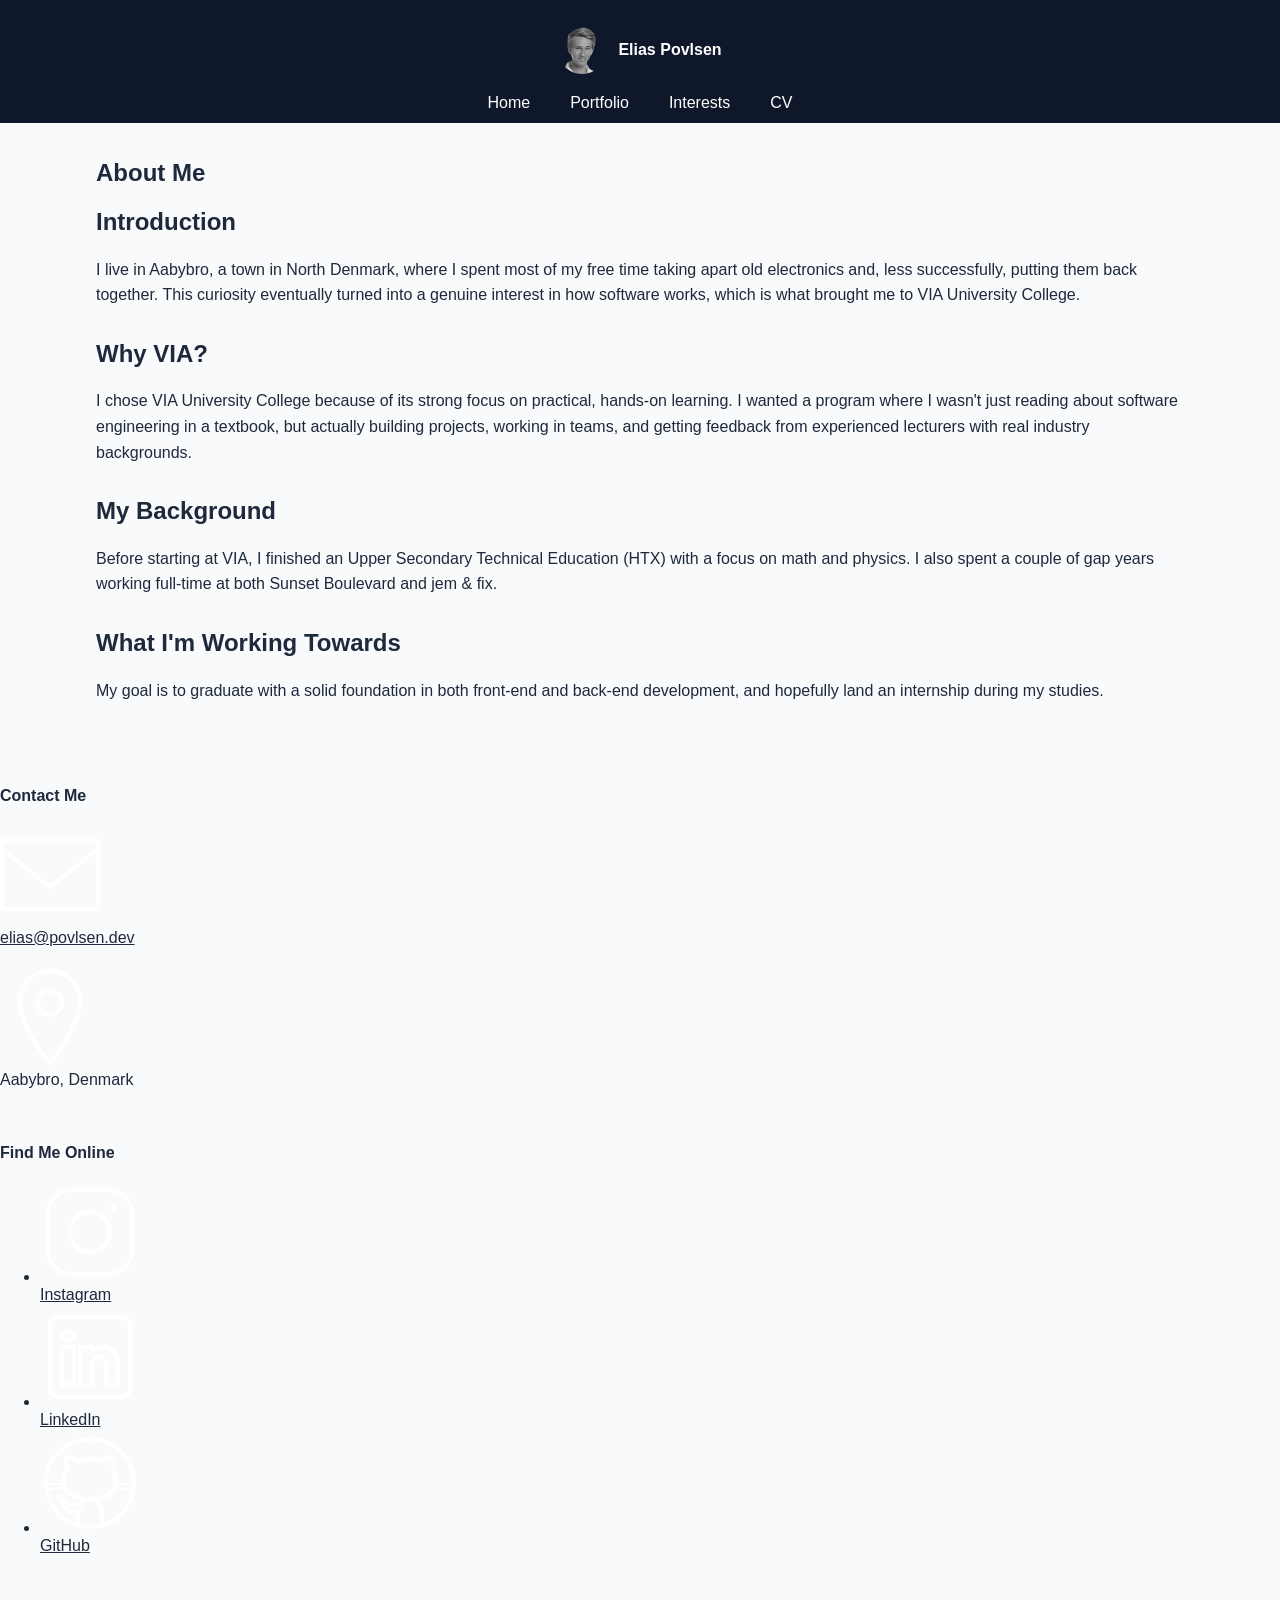
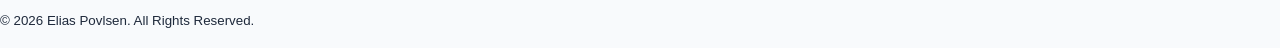
==== about.html @ e5deaa45 "Update about.html" ====
<!doctype html>
<html lang="en">
  <head>
    <meta charset="utf-8" />
    <meta name="viewport" content="width=device-width, initial-scale=1.0" />
    <link rel="stylesheet" href="styles/styles.css" />
    <link rel="icon" type="image/png" href="img/eleous.png" />
    <title>Elias Povlsen | About Me</title>
  </head>
  <body>
    <header>
      <div class="brand">
        <img
          src="img/eleous.png"
          alt="Profile image of Elias Povlsen"
          class="logo-elias"
        />
        <p><strong>Elias Povlsen</strong></p>
      </div>

      <nav aria-label="Main navigation">
        <ul>
          <li><a href="index.html">Home</a></li>
          <li><a href="portfolio.html">Portfolio</a></li>
          <li><a href="interests.html">Interests</a></li>
          <li><a href="cv.html">CV</a></li>
        </ul>
      </nav>
    </header>

    <main>
      <section>
        <h1>About Me</h1>

        <div class="content-grid">
          <article class="card">
            <h2>Introduction</h2>
            <p>
              I live in Aabybro, a town in North Denmark, where I spent most of
              my free time taking apart old electronics and, less successfully,
              putting them back together. This curiosity eventually turned into
              a genuine interest in how software works, which is what brought me
              to VIA University College.
            </p>
          </article>

          <article class="card">
            <h2>Why VIA?</h2>
            <p>
              I chose VIA University College because of its strong focus on
              practical, hands-on learning. I wanted a program where I wasn't
              just reading about software engineering in a textbook, but
              actually building projects, working in teams, and getting feedback
              from experienced lecturers with real industry backgrounds.
            </p>
          </article>

          <article class="card">
            <h2>My Background</h2>
            <p>
              Before starting at VIA, I finished an Upper Secondary Technical
              Education (HTX) with a focus on math and physics. I also spent a
              couple of gap years working full-time at both Sunset Boulevard and
              jem &amp; fix.
            </p>
          </article>

          <article class="card">
            <h2>What I'm Working Towards</h2>
            <p>
              My goal is to graduate with a solid foundation in both front-end
              and back-end development, and hopefully land an internship during
              my studies.
            </p>
          </article>
        </div>
      </section>
    </main>

    <footer>
      <div class="footer-sections">
        <section class="contact">
          <p><strong>Contact Me</strong></p>

          <p>
            <a href="mailto:elias@povlsen.dev">
              <img src="img/email.png" alt="" />
              elias@povlsen.dev
            </a>
          </p>

          <p>
            <span>
              <img src="img/location.png" alt="" />
              Aabybro, Denmark
            </span>
          </p>
        </section>

        <section class="socials">
          <p><strong>Find Me Online</strong></p>
          <ul>
            <li>
              <a
                href="https://instagram.com/eliaspovlsen"
                target="_blank"
                rel="noopener noreferrer"
              >
                <img src="img/instagram.png" alt="" />
                Instagram
              </a>
            </li>

            <li>
              <a
                href="https://www.linkedin.com/in/elias-povlsen-b66466187/"
                target="_blank"
                rel="noopener noreferrer"
              >
                <img src="img/linkedin.png" alt="" />
                LinkedIn
              </a>
            </li>

            <li>
              <a
                href="https://github.com/klobb-hub"
                target="_blank"
                rel="noopener noreferrer"
              >
                <img src="img/github.png" alt="" />
                GitHub
              </a>
            </li>
          </ul>
        </section>
      </div>

      <p class="copyright">
        <small>&copy; 2026 Elias Povlsen. All Rights Reserved.</small>
      </p>
    </footer>
  </body>
</html>
---- styles/styles.css ----
/* =========================
   Base styles
   ========================= */

:root {
  --navbar-background: #0f172a;
  --accent: #3b82f6;
  --accent-hover: #60a5fa;
  --background: #f8fafc;
  --cards: #ffffff;
  --primary-text: #1e293b;
  --secondary-text: #64748b;
  --border: #e2e8f0;
  --success: #10b981;
  --footer: #ffffff;
}

* {
  box-sizing: border-box;
}

html {
  scroll-behavior: smooth;
}

body {
  margin: 0;
  font-family: Arial, sans-serif;
  line-height: 1.6;
  color: var(--primary-text);
  background: var(--background);
}

img {
  display: block;
  max-width: 100%;
  height: auto;
}

a {
  color: var(--accent);
}

a:hover {
  color: var(--accent-hover);
}

nav a,
footer a {
  color: inherit;
}

a:focus-visible {
  outline: 2px solid var(--accent);
  outline-offset: 3px;
}

main {
  width: 85%;
  max-width: 1100px;
  min-height: 60vh;
  margin-inline: auto;
  padding: 1rem 0;
}
/* =========================
   Header and navigation
   ========================= */

header {
  width: 100%;
  background-color: var(--navbar-background);
  color: white;
  display: flex;
  flex-direction: column;
  gap: 0.5rem;
  padding-top: 2%;
}

.brand {
  display: flex;
  align-items: center;
  justify-content: center;
  gap: 0.75rem;
}

.brand p {
  margin: 0;
}

.logo-elias {
  width: 48px;
  height: 48px;
  border-radius: 50%;
  object-fit: cover;
}

nav ul {
  display: flex;
  align-items: center;
  justify-content: center;
  flex-wrap: wrap;
  gap: 1rem;
  list-style: none;
  padding: 0;
  margin: 0;
}

nav a {
  display: block;
  padding: 0.5rem 0.75rem;
  text-decoration: none;
}

nav a:hover,
nav a:focus {
  text-decoration: underline;
}

/* =========================
   Main content
   ========================= */

section {
  margin-bottom: 3rem;
}

article {
  margin-bottom: 2rem;
}

h1,
h2 {
  line-height: 1.2;
}

table {
  width: 100%;
  border-collapse: collapse;
  overflow-wrap: anywhere;
}

th,
td {
  padding: 0.75rem;
  text-align: left;
  border-bottom: 1px solid var(--border);
}

th {
  width: 33%;

caption {
  margin-bottom: 0.75rem;
  text-align: left;
}

/* =========================
   Grid use case:
   About / CV / general cards
   ========================= */

.content-grid {
  display: grid;
  grid-template-columns: 1fr;
  gap: 1.5rem;
}

.card {
  min-width: 0;
  padding: 1.25rem;
  background: var(--cards);
  border: 1px solid var(--border);
}

/* =========================
   Portfolio grid
   ========================= */

.projects {
  display: grid;
  grid-template-columns: 1fr;
  gap: 1.5rem;
}

.project {
  min-width: 0;
  padding: 1.5rem;
  background: var(--cards);
  border: 1px solid var(--border);
  border-radius: 8px;
  display: grid;
  grid-template-columns: 1fr;
  gap: 1.5rem;
  align-items: start;
}

.project p {
  overflow-wrap: break-word;
}

.project img {
  width: 100%;
  aspect-ratio: 16 / 9;
  object-fit: cover;
}

/* =========================
   Footer
   ========================= */

footer {
  width: 100%;
  background: var(--navbar-background);
  color: var(--footer);
  padding: 1rem 0;
}

.footer-sections {
  width: 90%;
  max-width: 1100px;
  margin: 0 auto;
  display: flex;
  flex-direction: column;
  align-items: center;
  text-align: center;
  gap: 0rem;
}

.contact,
.socials {
  flex: 1;
  text-align: center;
}

.contact a,
.contact span {
  display: flex;
  align-items: center;
  justify-content: center;
  gap: 0.5rem;
  width: fit-content;
  margin: 0 auto;
  text-decoration: none;
}

.contact img,
.socials img {
  width: 20px;
  height: 20px;
}

.socials ul {
  list-style: none;
  padding: 0;
  margin: 0;
}

.socials li {
  margin-bottom: 0.5rem;
}

.socials a {
  display: flex;
  align-items: center;
  justify-content: center;
  gap: 0.5rem;
  width: fit-content;
  margin: 0 auto;
  text-decoration: none;
}

.copyright {
  width: 90%;
  max-width: 1100px;
  margin: 2rem auto 0;
  text-align: center;
}

/* =========================
   375px - Small mobile
   ========================= */

@media (max-width: 375px) {
  main {
    width: 92%;
  }

  nav ul {
    gap: 0.5rem;
  }

  nav a {
    padding: 0.4rem 0.5rem;
  }

  .card {
    padding: 1rem;
  }

  .project {
    padding: 1rem;
  }

  th,
  td {
    padding: 0.5rem;
  }
}

/* =========================
   768px
   ========================= */

@media (min-width: 768px) {
  header {
    flex-direction: row;
    justify-content: space-between;
    align-items: center;
  }

  nav ul {
    justify-content: flex-end;
  }

  .content-grid {
    grid-template-columns: repeat(2, 1fr);
  }

  .projects {
    grid-template-columns: repeat(2, 1fr);
  }

  .footer-sections {
    flex-direction: row;
  }
}

/* =========================
   1024px
   ========================= */

@media (min-width: 1024px) {
  main {
    width: 95%;
    padding: 1rem 0;
  }

  .brand {
    justify-content: flex-start;
  }

  header {
    flex-direction: row;
    justify-content: space-between;
    align-items: center;
  }

  .footer-sections,
  .copyright {
    width: 85%;
  }

  .projects {
    grid-template-columns: repeat(3, 1fr);
  }
}
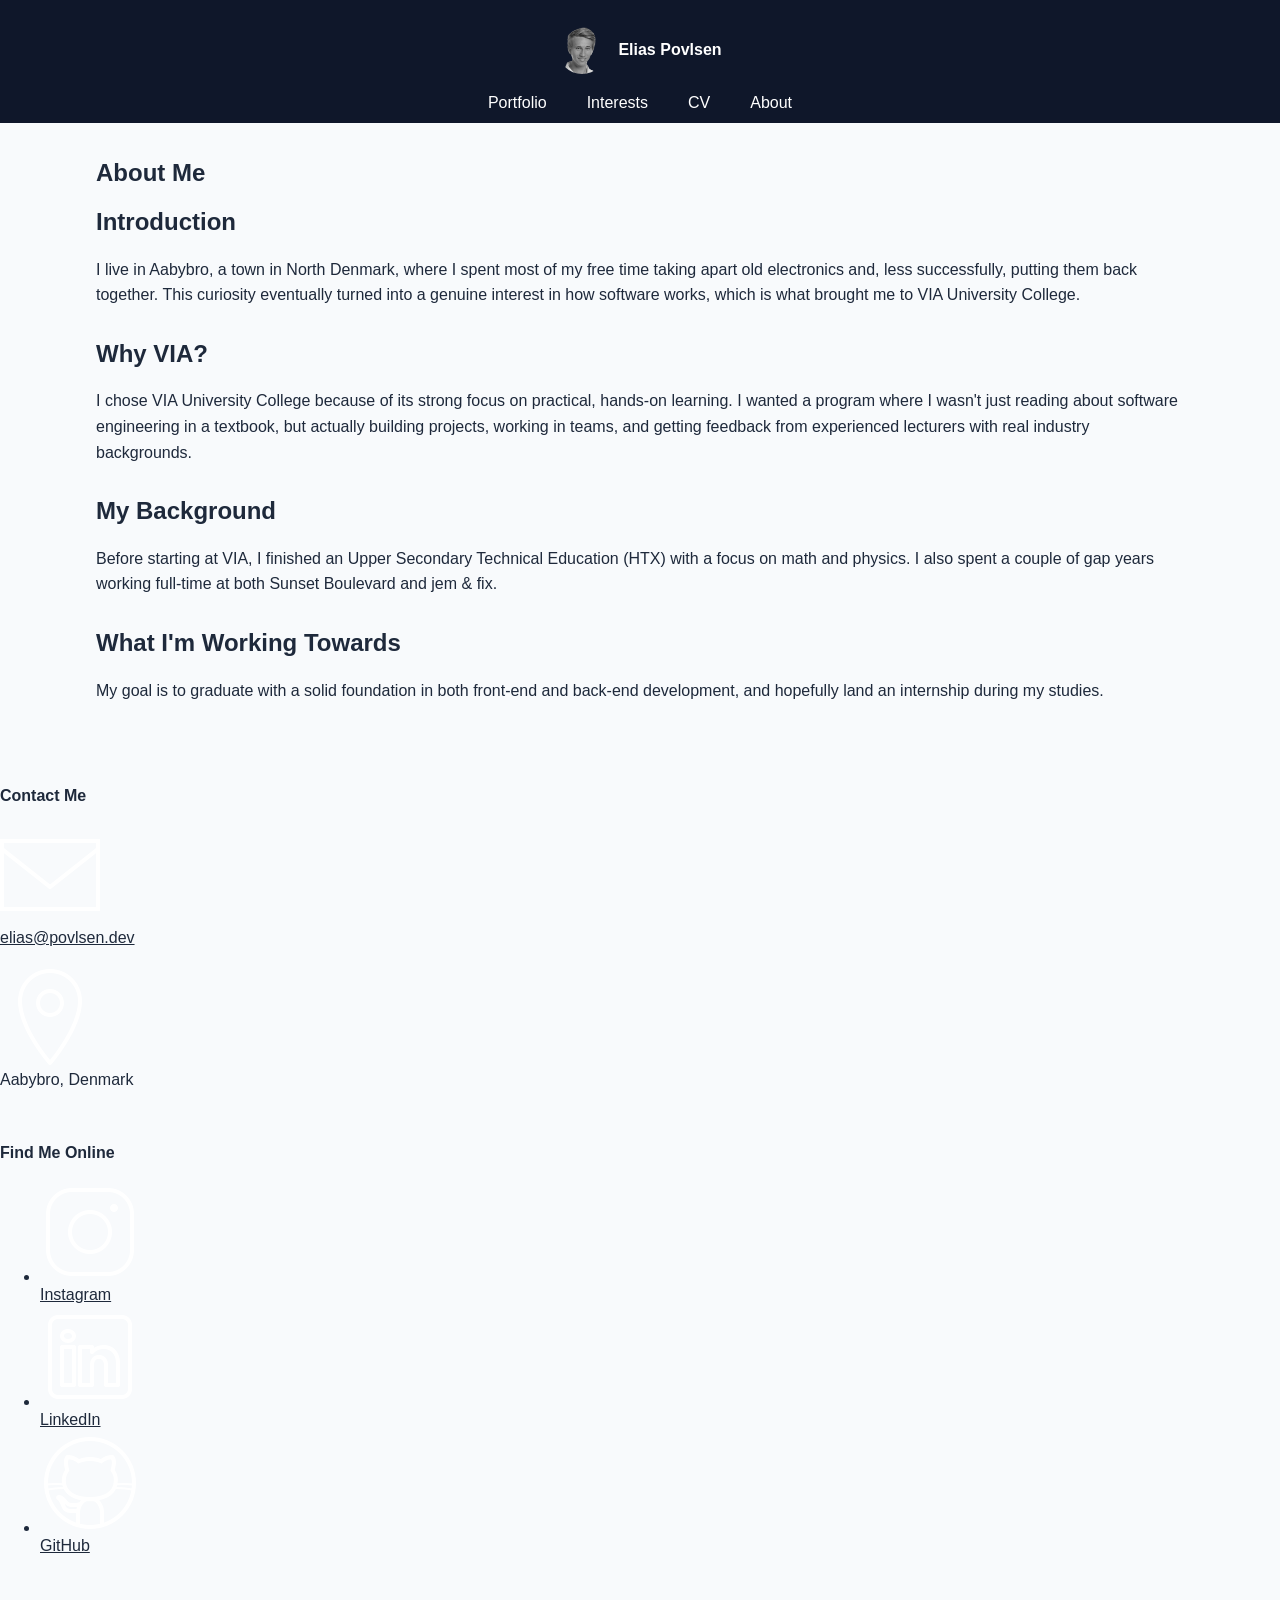
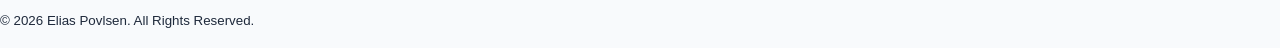
==== commit 038b7157: "Update about.html" ====
--- a/about.html
+++ b/about.html
@@ -8,22 +8,22 @@
     <title>Elias Povlsen | About Me</title>
   </head>
   <body>
-    <header>
-      <div class="brand">
+      <header>
+      <a href="/" class="brand">
         <img
           src="img/eleous.png"
           alt="Profile image of Elias Povlsen"
           class="logo-elias"
         />
         <p><strong>Elias Povlsen</strong></p>
-      </div>
+      </a>
 
       <nav aria-label="Main navigation">
         <ul>
-          <li><a href="index.html">Home</a></li>
           <li><a href="portfolio.html">Portfolio</a></li>
           <li><a href="interests.html">Interests</a></li>
           <li><a href="cv.html">CV</a></li>
+          <li><a href="about.html">About</a></li>
         </ul>
       </nav>
     </header>
--- a/styles/styles.css
+++ b/styles/styles.css
@@ -81,6 +81,8 @@
   align-items: center;
   justify-content: center;
   gap: 0.75rem;
+  color: inherit;
+  text-decoration: none;
 }
 
 .brand p {
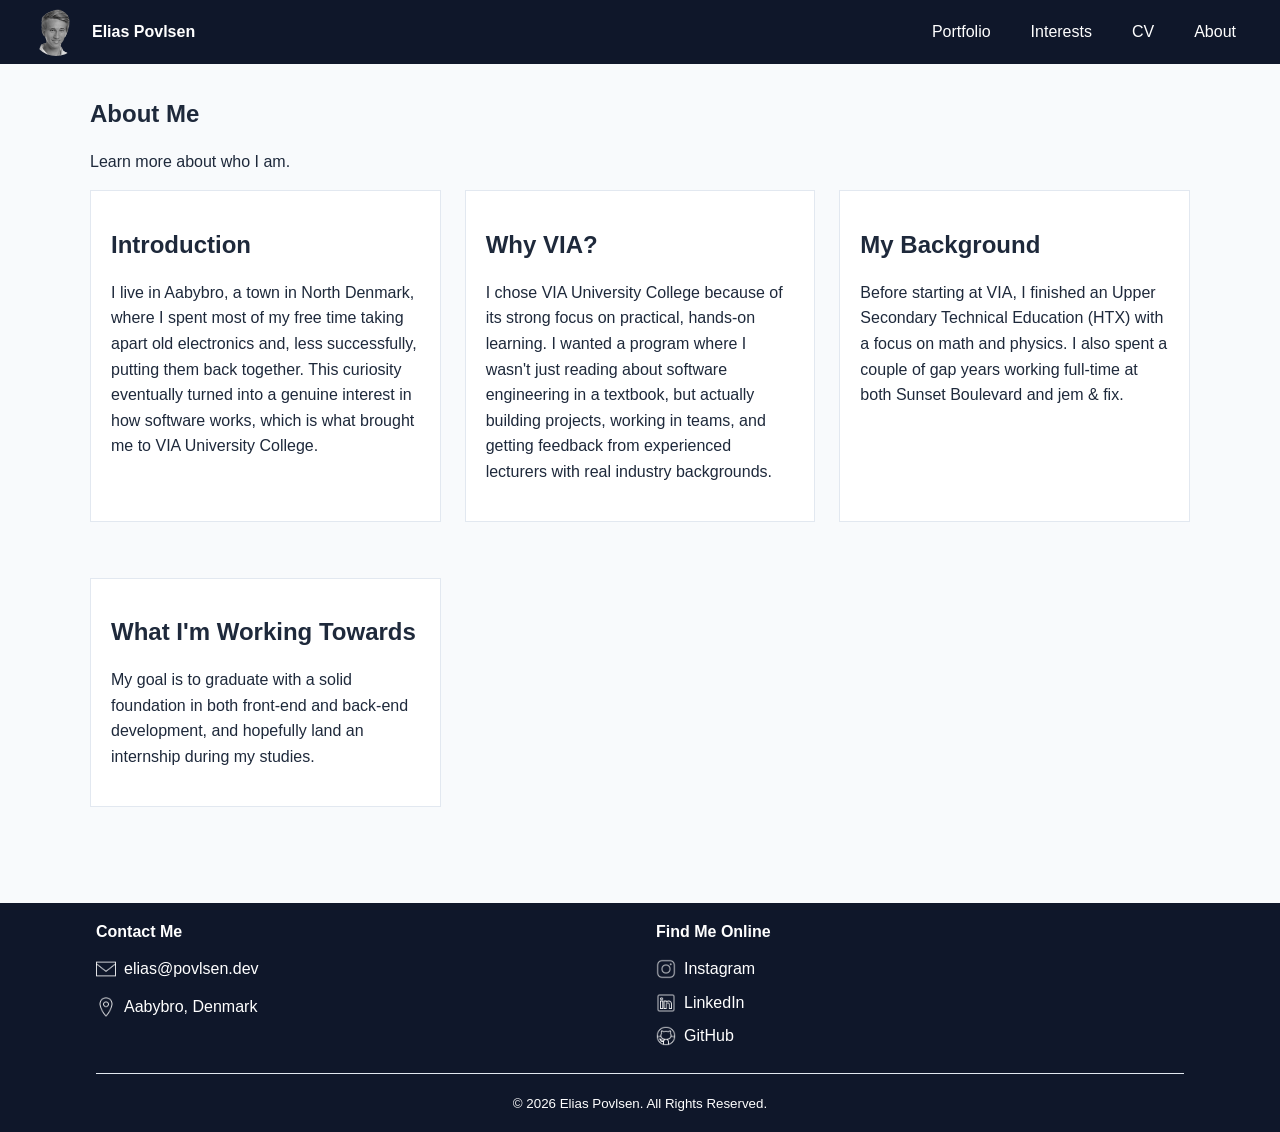
==== commit cc10eeec: "more changes" ====
--- a/about.html
+++ b/about.html
@@ -8,7 +8,7 @@
     <title>Elias Povlsen | About Me</title>
   </head>
   <body>
-      <header>
+    <header>
       <a href="/" class="brand">
         <img
           src="img/eleous.png"
@@ -31,6 +31,7 @@
     <main>
       <section>
         <h1>About Me</h1>
+        <p>Learn more about who I am.</p>
 
         <div class="content-grid">
           <article class="card">
--- a/styles/styles.css
+++ b/styles/styles.css
@@ -62,6 +62,7 @@
   margin-inline: auto;
   padding: 1rem 0;
 }
+
 /* =========================
    Header and navigation
    ========================= */
@@ -73,9 +74,8 @@
   display: flex;
   flex-direction: column;
   gap: 0.5rem;
-  padding-top: 2%;
-}
-
+  padding: 0.5rem 2rem;
+}
 .brand {
   display: flex;
   align-items: center;
@@ -115,7 +115,7 @@
 
 nav a:hover,
 nav a:focus {
-  text-decoration: underline;
+  text-decoration: solid;
 }
 
 /* =========================
@@ -138,7 +138,6 @@
 table {
   width: 100%;
   border-collapse: collapse;
-  overflow-wrap: anywhere;
 }
 
 th,
@@ -146,10 +145,12 @@
   padding: 0.75rem;
   text-align: left;
   border-bottom: 1px solid var(--border);
+  overflow-wrap: break-word;
 }
 
 th {
   width: 33%;
+}
 
 caption {
   margin-bottom: 0.75rem;
@@ -157,8 +158,28 @@
 }
 
 /* =========================
-   Grid use case:
-   About / CV / general cards
+   Lists styling
+   ========================= */
+
+.interests-list {
+  list-style: none;
+  padding: 0;
+  margin: 1.5rem 0;
+  display: flex;
+  flex-wrap: wrap;
+  gap: 0.75rem;
+}
+
+.interests-list li {
+  padding: 0.6rem 1rem;
+  background: var(--cards);
+  border: 1px solid var(--border);
+  border-radius: 8px;
+}
+
+/* =========================
+   Grids:
+   About / CV / interests / portfolio / general cards
    ========================= */
 
 .content-grid {
@@ -177,12 +198,6 @@
 /* =========================
    Portfolio grid
    ========================= */
-
-.projects {
-  display: grid;
-  grid-template-columns: 1fr;
-  gap: 1.5rem;
-}
 
 .project {
   min-width: 0;
@@ -220,28 +235,26 @@
 .footer-sections {
   width: 90%;
   max-width: 1100px;
-  margin: 0 auto;
-  display: flex;
-  flex-direction: column;
-  align-items: center;
-  text-align: center;
-  gap: 0rem;
+  margin: auto;
+  display: grid;
+  grid-template-columns: 1fr 1fr;
+  gap: 2rem;
+  align-items: start;
+  text-align: left;
 }
 
 .contact,
 .socials {
-  flex: 1;
-  text-align: center;
+  margin: 0;
 }
 
 .contact a,
-.contact span {
+.contact span,
+.socials a {
   display: flex;
   align-items: center;
-  justify-content: center;
+  justify-content: flex-start;
   gap: 0.5rem;
-  width: fit-content;
-  margin: 0 auto;
   text-decoration: none;
 }
 
@@ -251,10 +264,15 @@
   height: 20px;
 }
 
+.contact p,
+.socials p {
+  margin: 0 0 0.75rem;
+}
+
 .socials ul {
   list-style: none;
+  margin: 0;
   padding: 0;
-  margin: 0;
 }
 
 .socials li {
@@ -264,17 +282,17 @@
 .socials a {
   display: flex;
   align-items: center;
-  justify-content: center;
+  justify-content: flex-start;
   gap: 0.5rem;
-  width: fit-content;
-  margin: 0 auto;
   text-decoration: none;
 }
 
 .copyright {
   width: 90%;
   max-width: 1100px;
-  margin: 2rem auto 0;
+  margin: 1rem auto 0;
+  padding-top: 1rem;
+  border-top: 1px solid var(--border);
   text-align: center;
 }
 
@@ -307,10 +325,18 @@
   td {
     padding: 0.5rem;
   }
-}
-
-/* =========================
-   768px
+
+  .footer-sections {
+    grid-template-columns: 1fr;
+  }
+
+  .copyright {
+    width: 92%;
+  }
+}
+
+/* =========================
+   768px - Phones / Tablets
    ========================= */
 
 @media (min-width: 768px) {
@@ -328,17 +354,13 @@
     grid-template-columns: repeat(2, 1fr);
   }
 
-  .projects {
-    grid-template-columns: repeat(2, 1fr);
-  }
-
   .footer-sections {
-    flex-direction: row;
-  }
-}
-
-/* =========================
-   1024px
+    grid-template-columns: 1fr 1fr;
+  }
+}
+
+/* =========================
+   1024px - Desktop
    ========================= */
 
 @media (min-width: 1024px) {
@@ -351,18 +373,12 @@
     justify-content: flex-start;
   }
 
-  header {
-    flex-direction: row;
-    justify-content: space-between;
-    align-items: center;
-  }
-
   .footer-sections,
   .copyright {
     width: 85%;
   }
 
-  .projects {
+  .content-grid {
     grid-template-columns: repeat(3, 1fr);
   }
 }
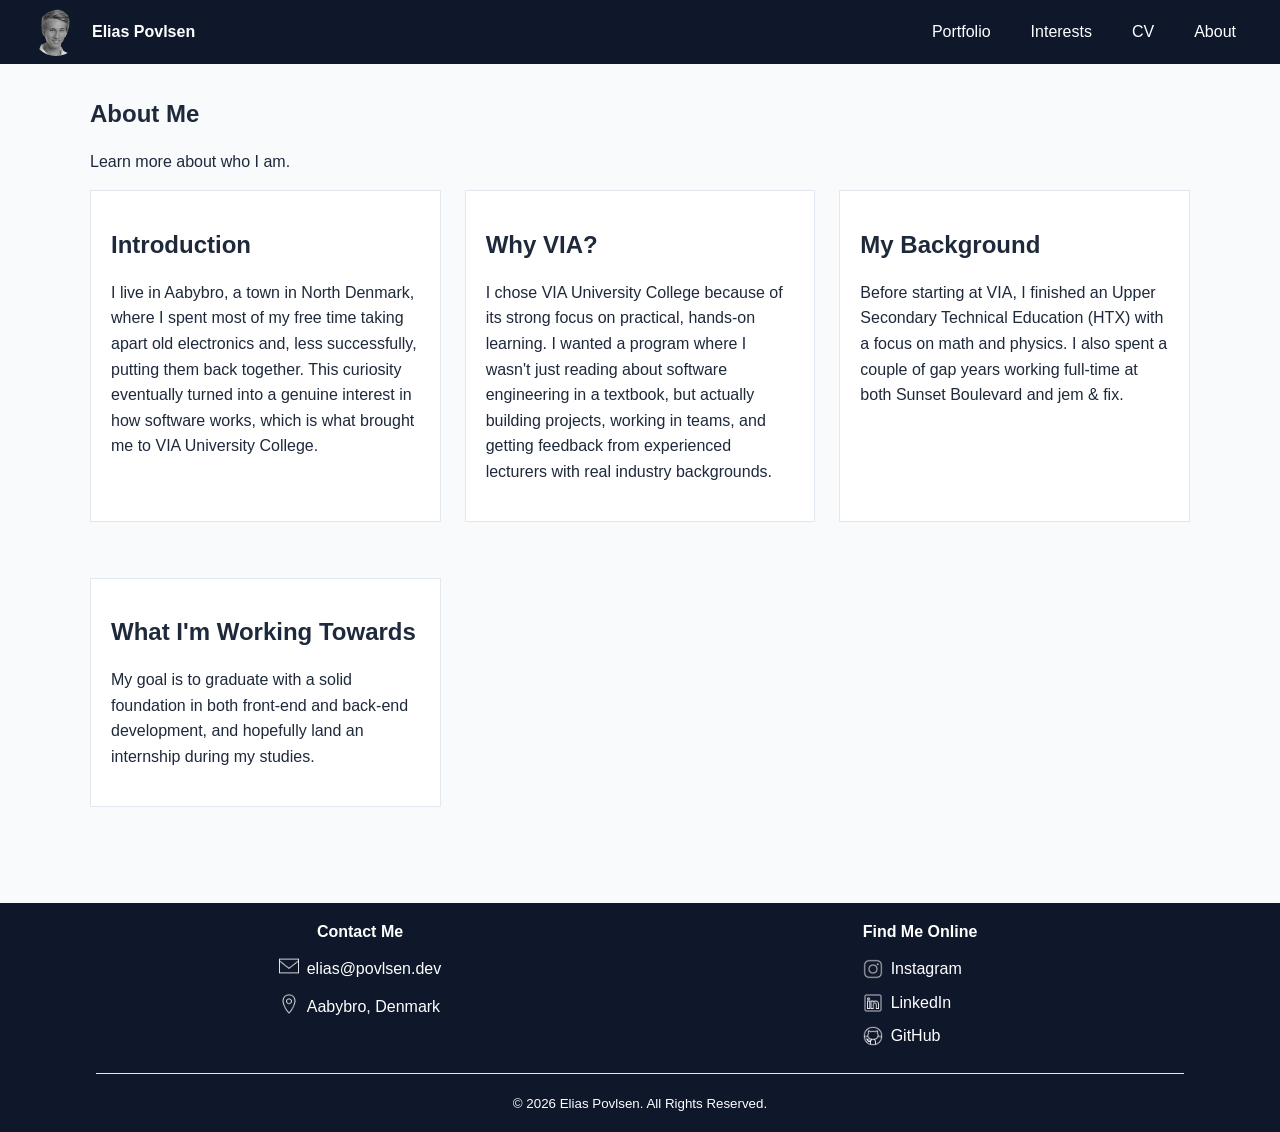
==== commit 8724c3b2: "Update about.html" ====
--- a/about.html
+++ b/about.html
@@ -13,8 +13,7 @@
         <img
           src="img/eleous.png"
           alt="Profile image of Elias Povlsen"
-          class="logo-elias"
-        />
+          class="logo-elias">
         <p><strong>Elias Povlsen</strong></p>
       </a>
 
@@ -85,14 +84,14 @@
 
           <p>
             <a href="mailto:elias@povlsen.dev">
-              <img src="img/email.png" alt="" />
+              <img src="img/email.png" alt="">
               elias@povlsen.dev
             </a>
           </p>
 
           <p>
             <span>
-              <img src="img/location.png" alt="" />
+              <img src="img/location.png" alt="">
               Aabybro, Denmark
             </span>
           </p>
@@ -107,7 +106,7 @@
                 target="_blank"
                 rel="noopener noreferrer"
               >
-                <img src="img/instagram.png" alt="" />
+                <img src="img/instagram.png" alt="">
                 Instagram
               </a>
             </li>
@@ -118,7 +117,7 @@
                 target="_blank"
                 rel="noopener noreferrer"
               >
-                <img src="img/linkedin.png" alt="" />
+                <img src="img/linkedin.png" alt="">
                 LinkedIn
               </a>
             </li>
@@ -129,7 +128,7 @@
                 target="_blank"
                 rel="noopener noreferrer"
               >
-                <img src="img/github.png" alt="" />
+                <img src="img/github.png" alt="">
                 GitHub
               </a>
             </li>
--- a/styles/styles.css
+++ b/styles/styles.css
@@ -3,16 +3,13 @@
    ========================= */
 
 :root {
-  --navbar-background: #0f172a;
-  --accent: #3b82f6;
+  --navbar-footer-background: #0f172a;
   --accent-hover: #60a5fa;
   --background: #f8fafc;
   --cards: #ffffff;
   --primary-text: #1e293b;
-  --secondary-text: #64748b;
   --border: #e2e8f0;
-  --success: #10b981;
-  --footer: #ffffff;
+  --navbar-footer-text: #ffffff;
 }
 
 * {
@@ -20,7 +17,7 @@
 }
 
 html {
-  scroll-behavior: smooth;
+  scroll-behavior: auto;
 }
 
 body {
@@ -37,22 +34,14 @@
   height: auto;
 }
 
-a {
-  color: var(--accent);
-}
-
 a:hover {
   color: var(--accent-hover);
+  transition: 0.5s;
 }
 
 nav a,
 footer a {
   color: inherit;
-}
-
-a:focus-visible {
-  outline: 2px solid var(--accent);
-  outline-offset: 3px;
 }
 
 main {
@@ -69,8 +58,8 @@
 
 header {
   width: 100%;
-  background-color: var(--navbar-background);
-  color: white;
+  background-color: var(--navbar-footer-background);
+  color: var(--navbar-footer-text);
   display: flex;
   flex-direction: column;
   gap: 0.5rem;
@@ -227,8 +216,8 @@
 
 footer {
   width: 100%;
-  background: var(--navbar-background);
-  color: var(--footer);
+  background: var(--navbar-footer-background);
+  color: var(--navbar-footer-text);
   padding: 1rem 0;
 }
 
@@ -239,6 +228,7 @@
   display: grid;
   grid-template-columns: 1fr 1fr;
   gap: 2rem;
+  justify-items: center;
   align-items: start;
   text-align: left;
 }
@@ -246,15 +236,17 @@
 .contact,
 .socials {
   margin: 0;
+  text-align: center;
+  align-items: center;
 }
 
 .contact a,
 .contact span,
 .socials a {
   display: flex;
-  align-items: center;
   justify-content: flex-start;
   gap: 0.5rem;
+    width: fit-content;
   text-decoration: none;
 }
 
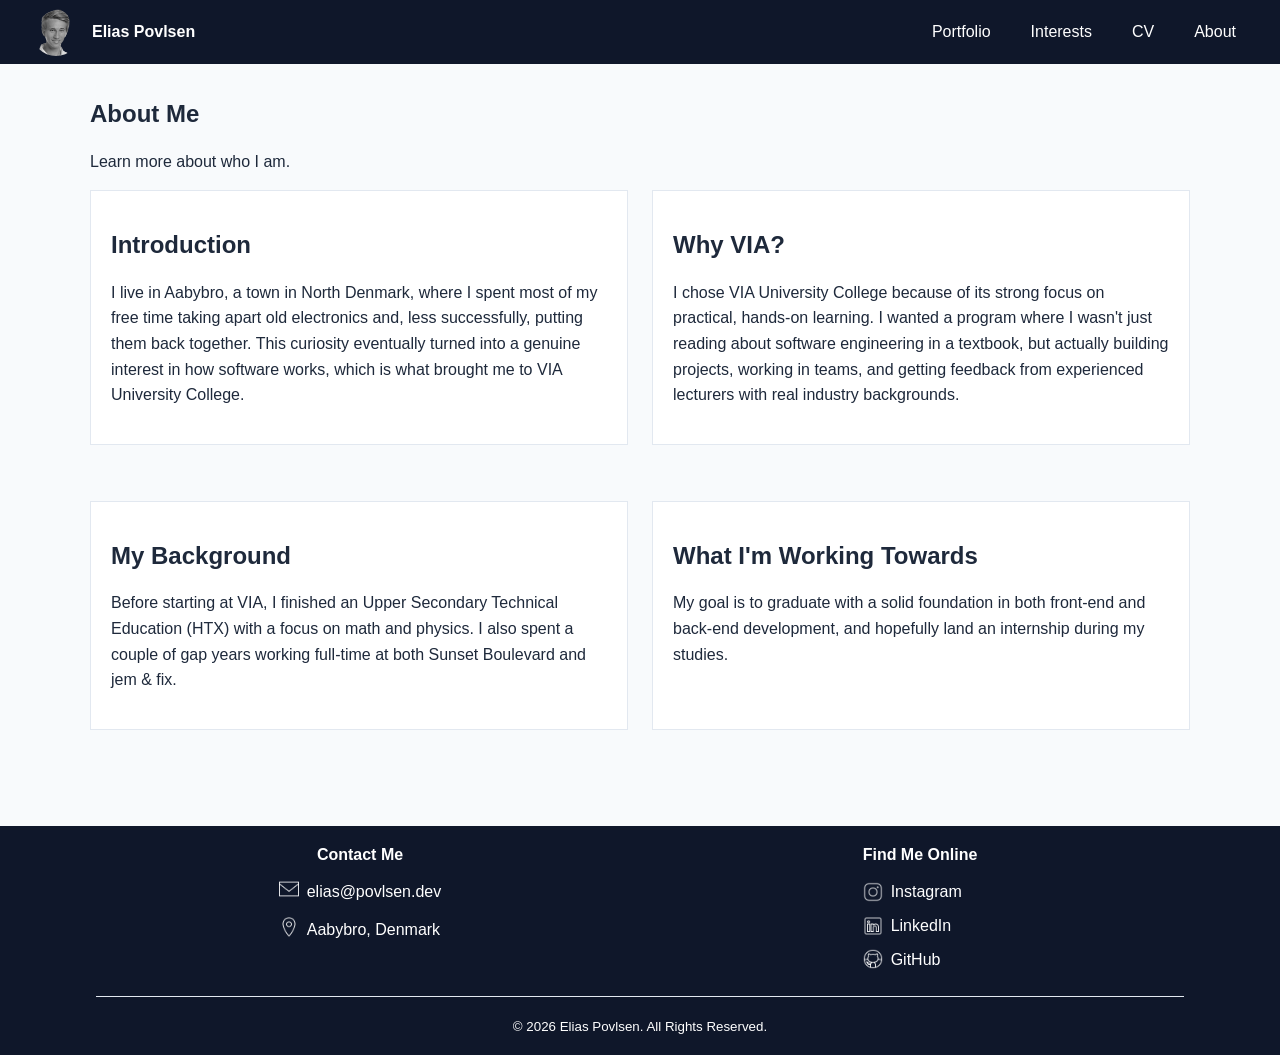
==== commit e3686c0b: "Made some minor updates to the contents" ====
--- a/about.html
+++ b/about.html
@@ -13,7 +13,8 @@
         <img
           src="img/eleous.png"
           alt="Profile image of Elias Povlsen"
-          class="logo-elias">
+          class="logo-elias"
+        />
         <p><strong>Elias Povlsen</strong></p>
       </a>
 
@@ -79,25 +80,25 @@
 
     <footer>
       <div class="footer-sections">
-        <section class="contact">
+        <div class="contact">
           <p><strong>Contact Me</strong></p>
 
           <p>
             <a href="mailto:elias@povlsen.dev">
-              <img src="img/email.png" alt="">
+              <img src="img/email.png" alt="" />
               elias@povlsen.dev
             </a>
           </p>
 
           <p>
             <span>
-              <img src="img/location.png" alt="">
+              <img src="img/location.png" alt="" />
               Aabybro, Denmark
             </span>
           </p>
-        </section>
+        </div>
 
-        <section class="socials">
+        <div class="socials">
           <p><strong>Find Me Online</strong></p>
           <ul>
             <li>
@@ -106,7 +107,7 @@
                 target="_blank"
                 rel="noopener noreferrer"
               >
-                <img src="img/instagram.png" alt="">
+                <img src="img/instagram.png" alt="" />
                 Instagram
               </a>
             </li>
@@ -117,7 +118,7 @@
                 target="_blank"
                 rel="noopener noreferrer"
               >
-                <img src="img/linkedin.png" alt="">
+                <img src="img/linkedin.png" alt="" />
                 LinkedIn
               </a>
             </li>
@@ -128,12 +129,12 @@
                 target="_blank"
                 rel="noopener noreferrer"
               >
-                <img src="img/github.png" alt="">
+                <img src="img/github.png" alt="" />
                 GitHub
               </a>
             </li>
           </ul>
-        </section>
+        </div>
       </div>
 
       <p class="copyright">
--- a/styles/styles.css
+++ b/styles/styles.css
@@ -371,6 +371,6 @@
   }
 
   .content-grid {
-    grid-template-columns: repeat(3, 1fr);
-  }
-}
+    grid-template-columns: repeat(2, 1fr);
+  }
+}
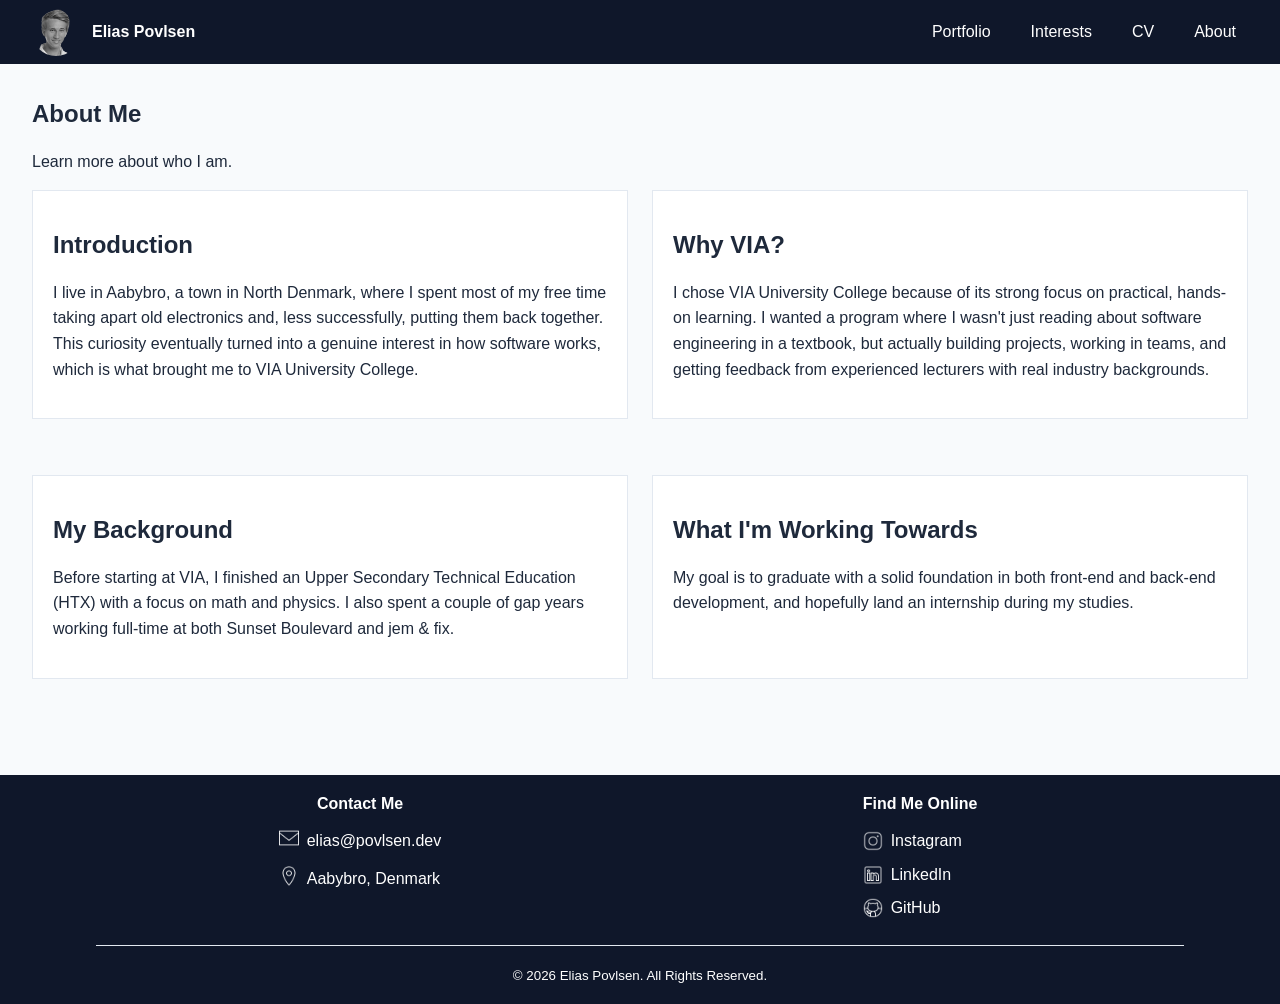
==== commit 7c097993: "yea" ====
--- a/about.html
+++ b/about.html
@@ -5,7 +5,7 @@
     <meta name="viewport" content="width=device-width, initial-scale=1.0" />
     <link rel="stylesheet" href="styles/styles.css" />
     <link rel="icon" type="image/png" href="img/eleous.png" />
-    <title>Elias Povlsen | About Me</title>
+    <title>Elias Povlsen | Home</title>
   </head>
   <body>
     <header>
@@ -85,14 +85,14 @@
 
           <p>
             <a href="mailto:elias@povlsen.dev">
-              <img src="img/email.png" alt="" />
+              <img src="img/email.png" alt="email" />
               elias@povlsen.dev
             </a>
           </p>
 
           <p>
             <span>
-              <img src="img/location.png" alt="" />
+              <img src="img/location.png" alt="location" />
               Aabybro, Denmark
             </span>
           </p>
@@ -107,7 +107,7 @@
                 target="_blank"
                 rel="noopener noreferrer"
               >
-                <img src="img/instagram.png" alt="" />
+                <img src="img/instagram.png" alt="instagram" />
                 Instagram
               </a>
             </li>
@@ -118,7 +118,7 @@
                 target="_blank"
                 rel="noopener noreferrer"
               >
-                <img src="img/linkedin.png" alt="" />
+                <img src="img/linkedin.png" alt="linkedin" />
                 LinkedIn
               </a>
             </li>
@@ -129,7 +129,7 @@
                 target="_blank"
                 rel="noopener noreferrer"
               >
-                <img src="img/github.png" alt="" />
+                <img src="img/github.png" alt="github" />
                 GitHub
               </a>
             </li>
--- a/styles/styles.css
+++ b/styles/styles.css
@@ -46,7 +46,7 @@
 
 main {
   width: 85%;
-  max-width: 1100px;
+  max-width: 1600px;
   min-height: 60vh;
   margin-inline: auto;
   padding: 1rem 0;
@@ -126,6 +126,7 @@
 
 table {
   width: 100%;
+  table-layout: fixed;
   border-collapse: collapse;
 }
 
@@ -134,11 +135,6 @@
   padding: 0.75rem;
   text-align: left;
   border-bottom: 1px solid var(--border);
-  overflow-wrap: break-word;
-}
-
-th {
-  width: 33%;
 }
 
 caption {
@@ -246,7 +242,7 @@
   display: flex;
   justify-content: flex-start;
   gap: 0.5rem;
-    width: fit-content;
+  width: fit-content;
   text-decoration: none;
 }
 
@@ -342,10 +338,6 @@
     justify-content: flex-end;
   }
 
-  .content-grid {
-    grid-template-columns: repeat(2, 1fr);
-  }
-
   .footer-sections {
     grid-template-columns: 1fr 1fr;
   }
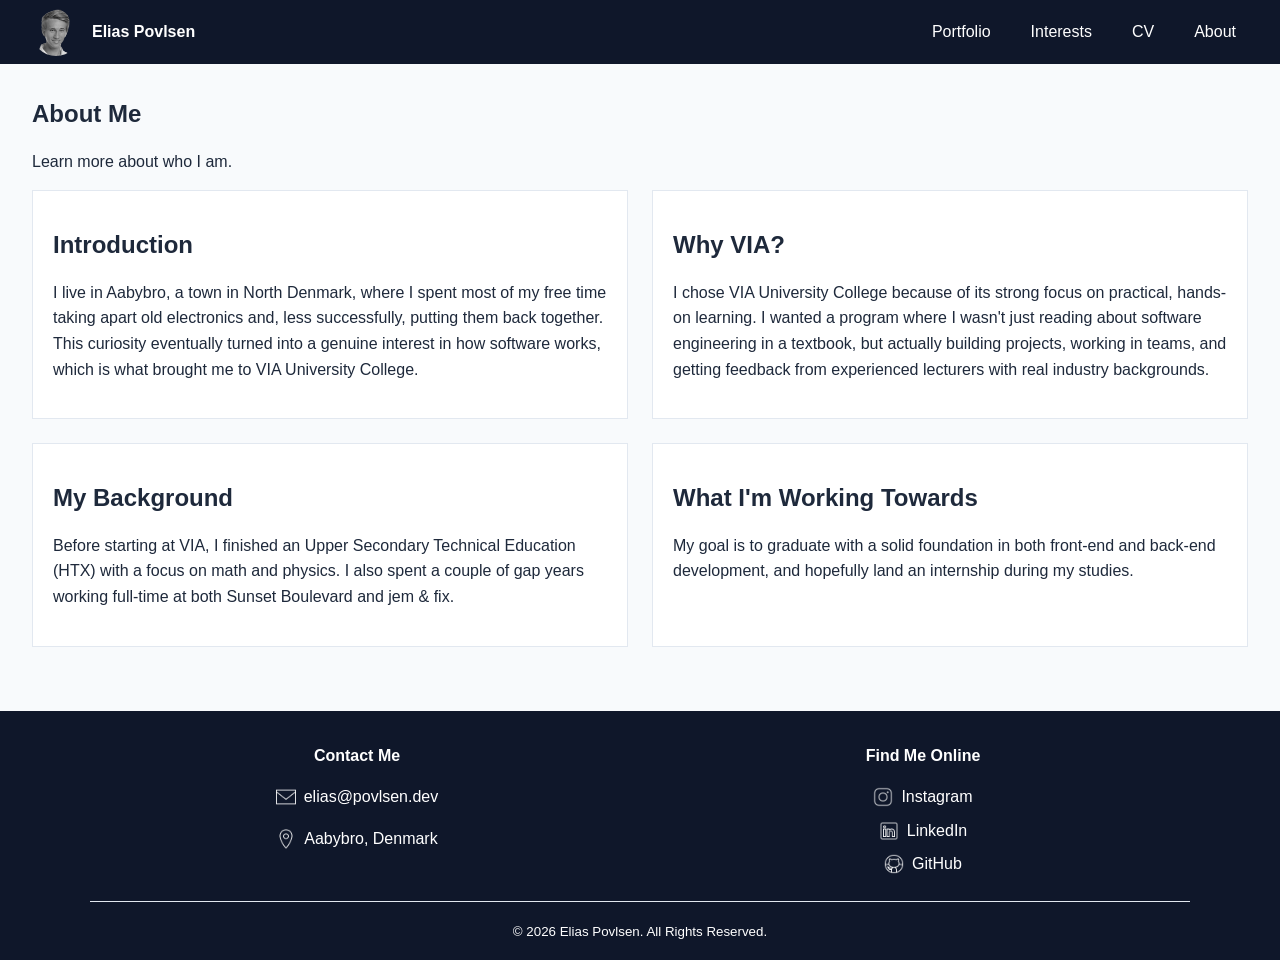
==== commit 56170285: "did some simplifications" ====
--- a/about.html
+++ b/about.html
@@ -5,7 +5,7 @@
     <meta name="viewport" content="width=device-width, initial-scale=1.0" />
     <link rel="stylesheet" href="styles/styles.css" />
     <link rel="icon" type="image/png" href="img/eleous.png" />
-    <title>Elias Povlsen | Home</title>
+    <title>Elias Povlsen | About Me</title>
   </head>
   <body>
     <header>
--- a/styles/styles.css
+++ b/styles/styles.css
@@ -1,76 +1,54 @@
-/* =========================
-   Base styles
-   ========================= */
+/* General */
 
 :root {
-  --navbar-footer-background: #0f172a;
-  --accent-hover: #60a5fa;
+  --dark: #0f172a;
+  --blue: #60a5fa;
   --background: #f8fafc;
-  --cards: #ffffff;
-  --primary-text: #1e293b;
+  --card: #ffffff;
+  --text: #1e293b;
   --border: #e2e8f0;
-  --navbar-footer-text: #ffffff;
 }
 
 * {
   box-sizing: border-box;
 }
 
-html {
-  scroll-behavior: auto;
-}
-
 body {
   margin: 0;
   font-family: Arial, sans-serif;
   line-height: 1.6;
-  color: var(--primary-text);
+  color: var(--text);
   background: var(--background);
 }
 
 img {
-  display: block;
   max-width: 100%;
   height: auto;
 }
 
 a:hover {
-  color: var(--accent-hover);
-  transition: 0.5s;
-}
-
-nav a,
-footer a {
-  color: inherit;
-}
-
-main {
-  width: 85%;
-  max-width: 1600px;
-  min-height: 60vh;
-  margin-inline: auto;
-  padding: 1rem 0;
-}
-
-/* =========================
-   Header and navigation
-   ========================= */
+  color: var(--blue);
+}
+
+
+/* Header */
 
 header {
-  width: 100%;
-  background-color: var(--navbar-footer-background);
-  color: var(--navbar-footer-text);
+  background: var(--dark);
+  color: white;
+  padding: 0.5rem 2rem;
+
   display: flex;
   flex-direction: column;
+  align-items: center;
   gap: 0.5rem;
-  padding: 0.5rem 2rem;
-}
+}
+
 .brand {
   display: flex;
   align-items: center;
-  justify-content: center;
   gap: 0.75rem;
-  color: inherit;
+  color: white;
   text-decoration: none;
 }
 
@@ -85,11 +63,12 @@
   object-fit: cover;
 }
 
+
+/* Navigation */
+
 nav ul {
   display: flex;
-  align-items: center;
   justify-content: center;
-  flex-wrap: wrap;
   gap: 1rem;
   list-style: none;
   padding: 0;
@@ -99,24 +78,23 @@
 nav a {
   display: block;
   padding: 0.5rem 0.75rem;
+  color: white;
   text-decoration: none;
 }
 
-nav a:hover,
-nav a:focus {
-  text-decoration: solid;
-}
-
-/* =========================
-   Main content
-   ========================= */
+
+/* Main content */
+
+main {
+  width: 85%;
+  max-width: 1600px;
+  min-height: 60vh;
+  margin: auto;
+  padding: 1rem 0;
+}
 
 section {
   margin-bottom: 3rem;
-}
-
-article {
-  margin-bottom: 2rem;
 }
 
 h1,
@@ -124,9 +102,27 @@
   line-height: 1.2;
 }
 
+
+/* Cards and grids */
+
+.content-grid {
+  display: grid;
+  grid-template-columns: 1fr;
+  gap: 1.5rem;
+}
+
+.card {
+  min-width: 0;
+  padding: 1.25rem;
+  background: var(--card);
+  border: 1px solid var(--border);
+}
+
+
+/* Tables */
+
 table {
   width: 100%;
-  table-layout: fixed;
   border-collapse: collapse;
 }
 
@@ -137,67 +133,45 @@
   border-bottom: 1px solid var(--border);
 }
 
-caption {
-  margin-bottom: 0.75rem;
-  text-align: left;
-}
-
-/* =========================
-   Lists styling
-   ========================= */
+.table-container {
+  overflow-x: auto;
+}
+
+.scroll-hint {
+display: block;
+    text-align: right;
+    margin-top: 0.4rem;
+    opacity: 0.7;}
+
+
+/* Lists */
 
 .interests-list {
+  display: flex;
+  flex-wrap: wrap;
+  gap: 0.75rem;
   list-style: none;
   padding: 0;
   margin: 1.5rem 0;
-  display: flex;
-  flex-wrap: wrap;
-  gap: 0.75rem;
 }
 
 .interests-list li {
   padding: 0.6rem 1rem;
-  background: var(--cards);
+  background: var(--card);
   border: 1px solid var(--border);
   border-radius: 8px;
 }
 
-/* =========================
-   Grids:
-   About / CV / interests / portfolio / general cards
-   ========================= */
-
-.content-grid {
-  display: grid;
-  grid-template-columns: 1fr;
-  gap: 1.5rem;
-}
-
-.card {
-  min-width: 0;
-  padding: 1.25rem;
-  background: var(--cards);
-  border: 1px solid var(--border);
-}
-
-/* =========================
-   Portfolio grid
-   ========================= */
+
+/* Portfolio */
 
 .project {
-  min-width: 0;
   padding: 1.5rem;
-  background: var(--cards);
+  background: var(--card);
   border: 1px solid var(--border);
   border-radius: 8px;
   display: grid;
-  grid-template-columns: 1fr;
   gap: 1.5rem;
-  align-items: start;
-}
-
-.project p {
-  overflow-wrap: break-word;
 }
 
 .project img {
@@ -206,14 +180,12 @@
   object-fit: cover;
 }
 
-/* =========================
-   Footer
-   ========================= */
+
+/* Footer */
 
 footer {
-  width: 100%;
-  background: var(--navbar-footer-background);
-  color: var(--navbar-footer-text);
+  background: var(--dark);
+  color: white;
   padding: 1rem 0;
 }
 
@@ -224,25 +196,18 @@
   display: grid;
   grid-template-columns: 1fr 1fr;
   gap: 2rem;
-  justify-items: center;
-  align-items: start;
-  text-align: left;
-}
-
-.contact,
-.socials {
-  margin: 0;
   text-align: center;
-  align-items: center;
 }
 
 .contact a,
 .contact span,
 .socials a {
   display: flex;
-  justify-content: flex-start;
+  align-items: center;
   gap: 0.5rem;
   width: fit-content;
+  margin: auto;
+  color: white;
   text-decoration: none;
 }
 
@@ -252,27 +217,14 @@
   height: 20px;
 }
 
-.contact p,
-.socials p {
-  margin: 0 0 0.75rem;
-}
-
 .socials ul {
   list-style: none;
-  margin: 0;
   padding: 0;
+  margin: 0;
 }
 
 .socials li {
   margin-bottom: 0.5rem;
-}
-
-.socials a {
-  display: flex;
-  align-items: center;
-  justify-content: flex-start;
-  gap: 0.5rem;
-  text-decoration: none;
 }
 
 .copyright {
@@ -284,9 +236,8 @@
   text-align: center;
 }
 
-/* =========================
-   375px - Small mobile
-   ========================= */
+
+/* Small screens */
 
 @media (max-width: 375px) {
   main {
@@ -301,10 +252,7 @@
     padding: 0.4rem 0.5rem;
   }
 
-  .card {
-    padding: 1rem;
-  }
-
+  .card,
   .project {
     padding: 1rem;
   }
@@ -317,52 +265,35 @@
   .footer-sections {
     grid-template-columns: 1fr;
   }
-
-  .copyright {
-    width: 92%;
-  }
-}
-
-/* =========================
-   768px - Phones / Tablets
-   ========================= */
+}
+
+
+/* Tablet */
 
 @media (min-width: 768px) {
   header {
     flex-direction: row;
     justify-content: space-between;
-    align-items: center;
   }
 
   nav ul {
     justify-content: flex-end;
   }
-
-  .footer-sections {
-    grid-template-columns: 1fr 1fr;
-  }
-}
-
-/* =========================
-   1024px - Desktop
-   ========================= */
-
-@media (min-width: 1024px) {
+  
+  .scroll-hint {
+    display: none;
+  }
+}
+
+
+/* Desktop */
+
+@media (min-width: 1200px) {
   main {
     width: 95%;
-    padding: 1rem 0;
-  }
-
-  .brand {
-    justify-content: flex-start;
-  }
-
-  .footer-sections,
-  .copyright {
-    width: 85%;
   }
 
   .content-grid {
-    grid-template-columns: repeat(2, 1fr);
-  }
-}
+    grid-template-columns: 1fr 1fr;
+  }
+}
